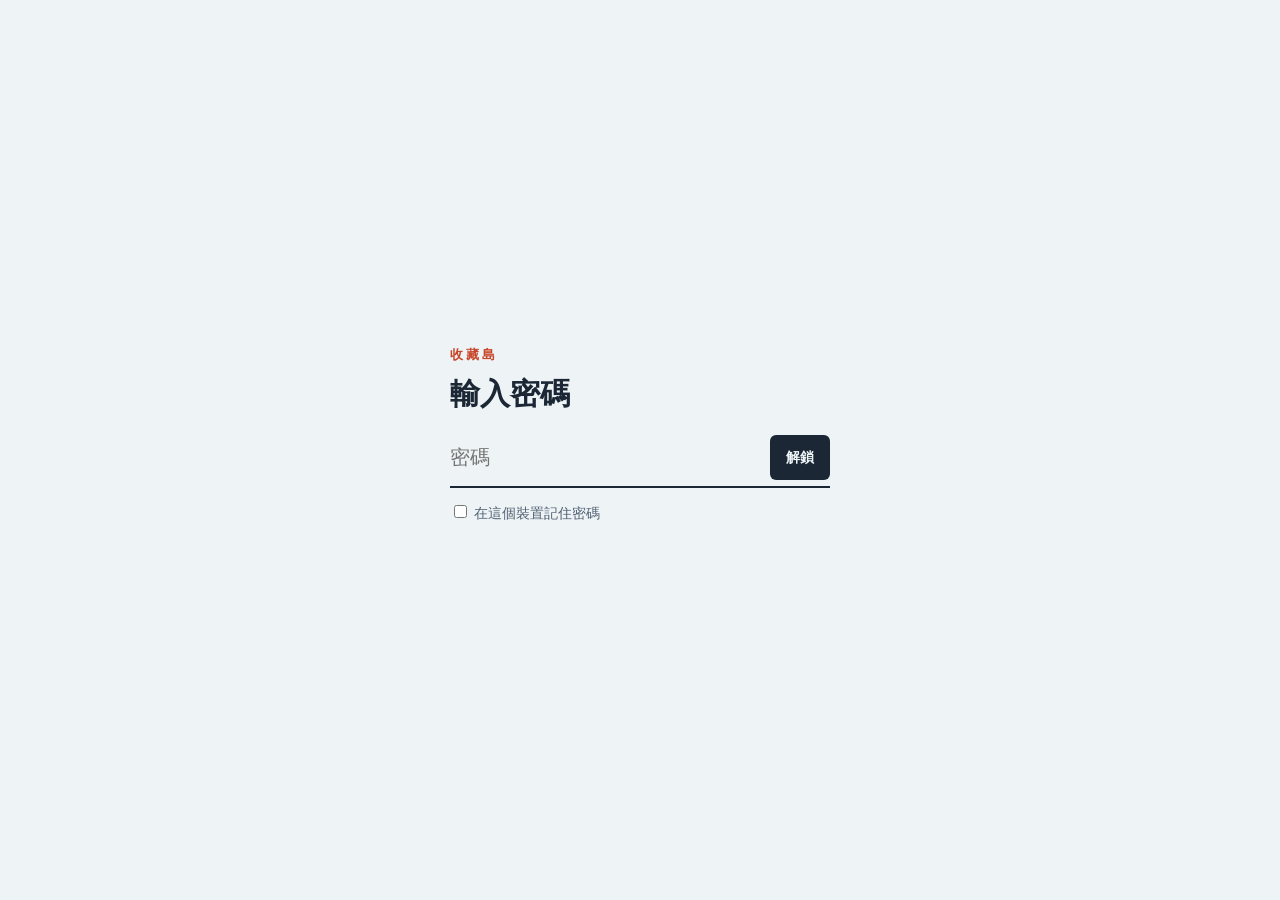
==== src/gate.head.html @ 6feafabb "Redesign catalog as a game-style island map; new password Each of the 13 groups is a region with its" ====
<!DOCTYPE html><html lang="zh-Hant"><head><meta charset="utf-8"><meta name="viewport" content="width=device-width,initial-scale=1"><meta name="robots" content="noindex,nofollow"><title>收藏島</title><style>:root{--paper:#eef3f6;--ink:#1b2735;--ink2:#526273;--line:#cad6df;--accent:#c8462a}
@media(prefers-color-scheme:dark){:root{--paper:#0e141c;--ink:#e8edf3;--ink2:#9aa8b8;--line:#253141;--accent:#ff8a5c}}
*{box-sizing:border-box}html{color-scheme:light dark}
body{margin:0;min-height:100vh;display:grid;place-items:center;background:var(--paper);color:var(--ink);font:15px/1.65 "PingFang TC","Noto Sans TC","Microsoft JhengHei UI","Microsoft JhengHei",system-ui,sans-serif}
main{width:min(380px,calc(100vw - 40px))}.eyebrow{font-size:13px;font-weight:700;letter-spacing:.22em;color:var(--accent);margin-bottom:8px}h1{font-size:30px;line-height:1.3;margin:0 0 22px}
form{display:flex;gap:10px;border-bottom:2px solid var(--ink);padding-bottom:6px}form:focus-within{border-color:var(--accent)}
#pw{flex:1;min-width:0;border:0;background:transparent;color:var(--ink);font:inherit;font-size:20px;padding:6px 0;outline:none}
#go{border:0;background:var(--ink);color:var(--paper);font:inherit;font-size:14px;font-weight:600;padding:6px 16px;border-radius:6px;cursor:pointer}#go:disabled{opacity:.5;cursor:default}
button:focus-visible{outline:2px solid var(--accent);outline-offset:2px}label{display:block;margin-top:14px;font-size:13.5px;color:var(--ink2)}#msg{min-height:1.6em;margin:10px 0 0;font-size:13.5px;color:var(--accent)}</style></head><body><main><div class="eyebrow">收藏島</div><h1>輸入密碼</h1><form id="f"><input id="pw" type="password" autocomplete="current-password" aria-label="密碼" placeholder="密碼"><button id="go" type="submit">解鎖</button></form><label><input id="rm" type="checkbox"> 在這個裝置記住密碼</label><p id="msg" role="status"></p></main><script>(function gate(S,I,C,IT){
 const $=s=>document.querySelector(s);
 const b64=s=>Uint8Array.from(atob(s),c=>c.charCodeAt(0));
 const f=$('#f'),pw=$('#pw'),msg=$('#msg'),btn=$('#go');
 async function dec(p){
  const km=await crypto.subtle.importKey('raw',new TextEncoder().encode(p),'PBKDF2',false,['deriveKey']);
  const key=await crypto.subtle.deriveKey({name:'PBKDF2',salt:b64(S),iterations:IT,hash:'SHA-256'},km,{name:'AES-GCM',length:256},false,['decrypt']);
  return new TextDecoder().decode(await crypto.subtle.decrypt({name:'AES-GCM',iv:b64(I)},key,b64(C)));
 }
 async function go(p,remember){
  if(!window.crypto||!crypto.subtle){msg.textContent='這個瀏覽器不支援解密，請改用較新的瀏覽器。';return;}
  btn.disabled=true;msg.textContent='解鎖中…';
  let h;try{h=await dec(p);}catch(e){msg.textContent='密碼不對，請再試一次。';btn.disabled=false;try{localStorage.removeItem('bk');}catch(e2){}pw.select();return;}
  if(remember){try{localStorage.setItem('bk',p);}catch(e3){}}
  document.open();document.write(h);document.close();
 }
 f.addEventListener('submit',e=>{e.preventDefault();go(pw.value,$('#rm').checked);});
 let saved=null;try{saved=localStorage.getItem('bk');}catch(e){}
 if(saved)go(saved,true);else pw.focus();
}
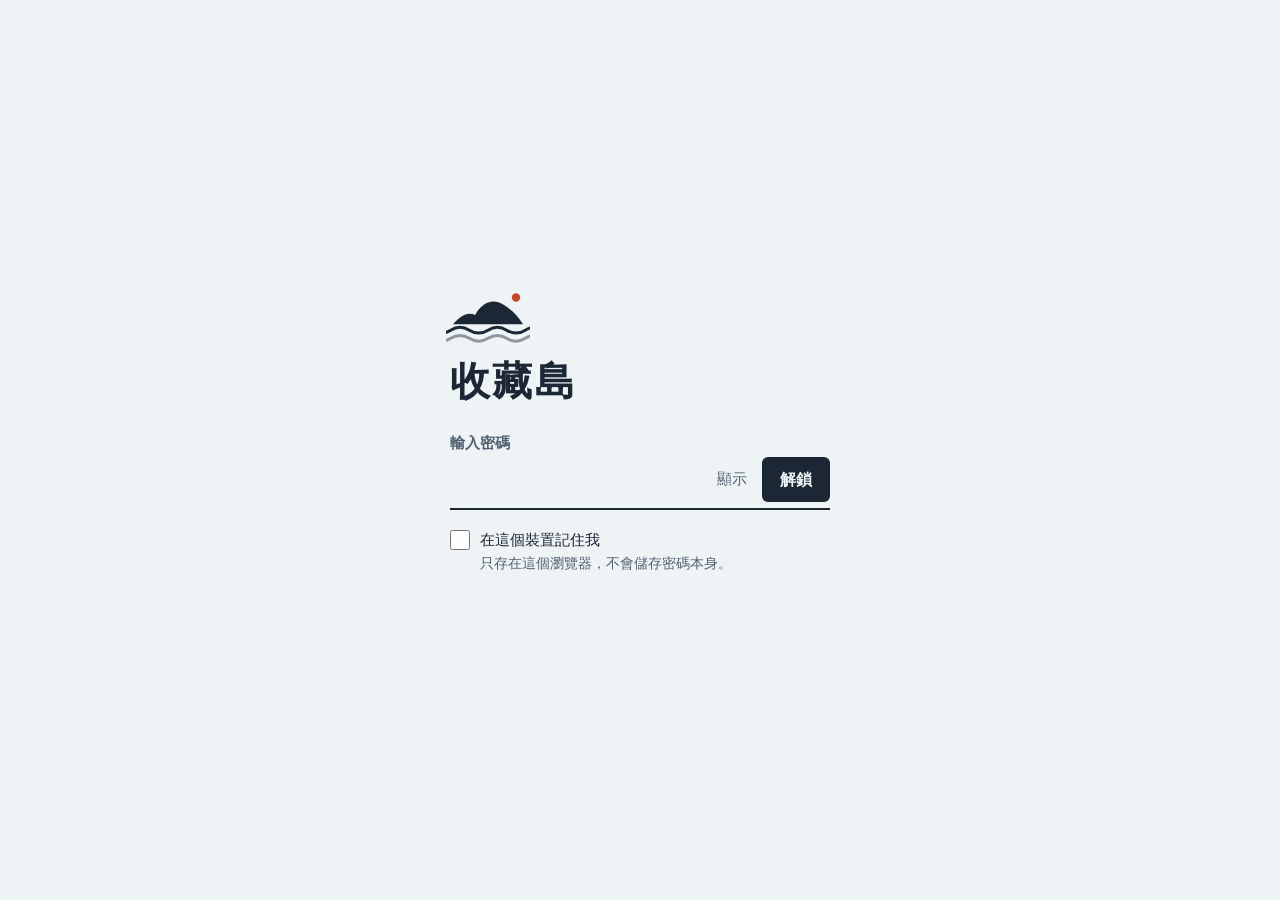
==== commit f815d502: "Use the new password page; keep salt stable so remembered devices survive updates Co-Authored-By: Cl" ====
--- a/src/gate.head.html
+++ b/src/gate.head.html
@@ -1,28 +1,101 @@
-<!DOCTYPE html><html lang="zh-Hant"><head><meta charset="utf-8"><meta name="viewport" content="width=device-width,initial-scale=1"><meta name="robots" content="noindex,nofollow"><title>收藏島</title><style>:root{--paper:#eef3f6;--ink:#1b2735;--ink2:#526273;--line:#cad6df;--accent:#c8462a}
-@media(prefers-color-scheme:dark){:root{--paper:#0e141c;--ink:#e8edf3;--ink2:#9aa8b8;--line:#253141;--accent:#ff8a5c}}
+<!DOCTYPE html><html lang="zh-Hant"><head><meta charset="utf-8"><meta name="viewport" content="width=device-width,initial-scale=1"><meta name="robots" content="noindex,nofollow"><meta name="color-scheme" content="light dark"><title>收藏島</title><style>
+:root{--paper:#eef3f6;--ink:#1b2735;--ink2:#526273;--line:#cad6df;--accent:#c8462a;--err:#a93620;--sea:#245f85;--sel:#c8462a26}
+@media(prefers-color-scheme:dark){:root{--paper:#0e141c;--ink:#e8edf3;--ink2:#9aa8b8;--line:#253141;--accent:#ff8a5c;--err:#ff8a5c;--sea:#7fb8d9;--sel:#ff8a5c33}}
 *{box-sizing:border-box}html{color-scheme:light dark}
-body{margin:0;min-height:100vh;display:grid;place-items:center;background:var(--paper);color:var(--ink);font:15px/1.65 "PingFang TC","Noto Sans TC","Microsoft JhengHei UI","Microsoft JhengHei",system-ui,sans-serif}
-main{width:min(380px,calc(100vw - 40px))}.eyebrow{font-size:13px;font-weight:700;letter-spacing:.22em;color:var(--accent);margin-bottom:8px}h1{font-size:30px;line-height:1.3;margin:0 0 22px}
-form{display:flex;gap:10px;border-bottom:2px solid var(--ink);padding-bottom:6px}form:focus-within{border-color:var(--accent)}
-#pw{flex:1;min-width:0;border:0;background:transparent;color:var(--ink);font:inherit;font-size:20px;padding:6px 0;outline:none}
-#go{border:0;background:var(--ink);color:var(--paper);font:inherit;font-size:14px;font-weight:600;padding:6px 16px;border-radius:6px;cursor:pointer}#go:disabled{opacity:.5;cursor:default}
-button:focus-visible{outline:2px solid var(--accent);outline-offset:2px}label{display:block;margin-top:14px;font-size:13.5px;color:var(--ink2)}#msg{min-height:1.6em;margin:10px 0 0;font-size:13.5px;color:var(--accent)}</style></head><body><main><div class="eyebrow">收藏島</div><h1>輸入密碼</h1><form id="f"><input id="pw" type="password" autocomplete="current-password" aria-label="密碼" placeholder="密碼"><button id="go" type="submit">解鎖</button></form><label><input id="rm" type="checkbox"> 在這個裝置記住密碼</label><p id="msg" role="status"></p></main><script>(function gate(S,I,C,IT){
+body{margin:0;min-height:100vh;min-height:100dvh;display:grid;place-items:center;padding:24px 0;background:var(--paper);color:var(--ink);font:16px/1.65 "PingFang TC","Noto Sans TC","Microsoft JhengHei UI","Microsoft JhengHei",system-ui,sans-serif;caret-color:var(--sea)}
+::selection{background:var(--sel);color:inherit}
+main{width:min(380px,calc(100vw - 40px))}
+.mark{display:block;width:84px;height:auto;color:var(--ink);margin:0 0 14px -4px;overflow:visible}
+.mark .isle{transform-origin:50% 100%;animation:rise .9s cubic-bezier(.16,1,.3,1) both}
+.mark .lamp{fill:var(--accent)}
+.mark .sea{fill:none;stroke:currentColor;stroke-width:2.5;stroke-linecap:round}
+.mark .sea.b{opacity:.45}
+.mark .drift{animation:none}
+main[data-state=busy] .mark .drift,main[data-state=auto] .mark .drift{animation:drift 1.6s linear infinite}
+@keyframes rise{from{transform:translateY(8px);opacity:.25}to{transform:none;opacity:1}}
+@keyframes drift{to{transform:translateX(16px)}}
+h1{font-size:40px;line-height:1.2;letter-spacing:.06em;font-weight:800;margin:0 0 26px;text-wrap:balance}
+#lab{display:block;font-size:15px;font-weight:600;color:var(--ink2);margin:0 0 2px}
+form{display:flex;align-items:stretch;gap:6px;border-bottom:2px solid var(--ink);padding-bottom:6px}
+form:focus-within{border-color:var(--sea)}
+#pw{flex:1;min-width:0;min-height:44px;border:0;background:transparent;color:var(--ink);font:inherit;font-size:20px;padding:6px 0;outline:none}
+#tg{border:0;background:transparent;color:var(--ink2);font:inherit;font-size:15px;min-width:48px;min-height:44px;padding:0 8px;border-radius:6px;cursor:pointer}
+#tg:hover{color:var(--ink);background:var(--line)}
+#go{border:0;background:var(--ink);color:var(--paper);font:inherit;font-size:16px;font-weight:700;min-height:44px;padding:0 18px;border-radius:6px;cursor:pointer}
+#go:hover:not(:disabled){background:var(--sea);color:var(--paper)}
+#go:disabled{opacity:.55;cursor:default}
+button:focus-visible{outline:2px solid var(--sea);outline-offset:2px}
+.rm{display:flex;gap:10px;align-items:flex-start;margin-top:10px;padding:8px 0;min-height:44px;font-size:15px;color:var(--ink);cursor:pointer}
+.rm input{width:20px;height:20px;margin:2px 0 0;flex:none;accent-color:var(--sea);cursor:pointer}
+.rm input:focus-visible{outline:2px solid var(--sea);outline-offset:2px}
+.rm small{display:block;font-size:14px;line-height:1.5;color:var(--ink2)}
+#msg{min-height:1.7em;margin:6px 0 0;font-size:15px;color:var(--ink2)}
+main[data-state=error] #msg{color:var(--err);font-weight:600}
+main[data-state=auto] #panel{display:none}
+main[data-state=auto] #msg{font-size:18px;color:var(--ink);margin-top:0}
+.shake{animation:shake .38s cubic-bezier(.16,1,.3,1)}
+@keyframes shake{20%{transform:translateX(-6px)}45%{transform:translateX(5px)}70%{transform:translateX(-3px)}}
+.vh{position:absolute;width:1px;height:1px;opacity:0;pointer-events:none}
+@media(prefers-reduced-motion:reduce){.mark .isle,.shake{animation:none}main[data-state=busy] .mark .drift,main[data-state=auto] .mark .drift{animation:none}}
+</style></head><body><main data-state="idle"><svg class="mark" viewBox="0 0 72 48" aria-hidden="true" focusable="false"><g class="isle"><path d="M6 32C12 25 18 21 25 24 30 14 40 9 49 15c7 4 13 10 17 17Z" fill="currentColor"/><circle class="lamp" cx="60" cy="9" r="3.6"/></g><clipPath id="c"><rect x="0" y="30" width="72" height="18"/></clipPath><g clip-path="url(#c)"><g class="drift"><path class="sea" d="M-28 37q8-5 16 0t16 0 16 0 16 0 16 0 16 0 16 0"/><path class="sea b" d="M-28 44q8-5 16 0t16 0 16 0 16 0 16 0 16 0 16 0"/></g></g></svg><h1>收藏島</h1><noscript><p>需要啟用 JavaScript 才能解鎖這個頁面。</p><style>#panel{display:none}</style></noscript><div id="panel"><label id="lab" for="pw">輸入密碼</label><form id="f"><input class="vh" type="text" name="username" autocomplete="username" value="收藏島" tabindex="-1" aria-hidden="true"><input id="pw" type="password" autocomplete="current-password" maxlength="256" aria-describedby="msg"><button id="tg" type="button" aria-pressed="false" aria-label="顯示密碼">顯示</button><button id="go" type="submit">解鎖</button></form><label class="rm"><input id="rm" type="checkbox"><span>在這個裝置記住我<small>只存在這個瀏覽器，不會儲存密碼本身。</small></span></label></div><p id="msg" role="status"></p></main><script>(function gate(S,I,C,IT){
  const $=s=>document.querySelector(s);
  const b64=s=>Uint8Array.from(atob(s),c=>c.charCodeAt(0));
- const f=$('#f'),pw=$('#pw'),msg=$('#msg'),btn=$('#go');
- async function dec(p){
+ const main=$('main'),f=$('#f'),pw=$('#pw'),msg=$('#msg'),btn=$('#go'),tg=$('#tg'),rm=$('#rm');
+ const DB='shouzangdao-gate',ST='k',KEY='key:'+S;
+ const idb=(mode,fn)=>new Promise((res,rej)=>{
+  let r;try{r=indexedDB.open(DB,1);}catch(e){return rej(e);}
+  r.onupgradeneeded=()=>r.result.createObjectStore(ST);
+  r.onerror=()=>rej(r.error);
+  r.onsuccess=()=>{const db=r.result;let out;
+   try{const t=db.transaction(ST,mode);const q=fn(t.objectStore(ST));
+    if(q)q.onsuccess=()=>{out=q.result;};
+    t.oncomplete=()=>{db.close();res(out);};
+    t.onerror=t.onabort=()=>{db.close();rej(t.error);};
+   }catch(e){db.close();rej(e);}};
+ });
+ const keyGet=()=>idb('readonly',s=>s.get(KEY)).catch(()=>null);
+ const keySet=k=>idb('readwrite',s=>s.put(k,KEY)).catch(()=>{});
+ const keyDel=()=>idb('readwrite',s=>s.delete(KEY)).catch(()=>{});
+ window.forgetThisDevice=()=>keyDel().then(()=>{try{localStorage.removeItem('bk');}catch(e){}});
+ async function derive(p){
   const km=await crypto.subtle.importKey('raw',new TextEncoder().encode(p),'PBKDF2',false,['deriveKey']);
-  const key=await crypto.subtle.deriveKey({name:'PBKDF2',salt:b64(S),iterations:IT,hash:'SHA-256'},km,{name:'AES-GCM',length:256},false,['decrypt']);
-  return new TextDecoder().decode(await crypto.subtle.decrypt({name:'AES-GCM',iv:b64(I)},key,b64(C)));
+  return crypto.subtle.deriveKey({name:'PBKDF2',salt:b64(S),iterations:IT,hash:'SHA-256'},km,{name:'AES-GCM',length:256},false,['decrypt']);
  }
- async function go(p,remember){
-  if(!window.crypto||!crypto.subtle){msg.textContent='這個瀏覽器不支援解密，請改用較新的瀏覽器。';return;}
-  btn.disabled=true;msg.textContent='解鎖中…';
-  let h;try{h=await dec(p);}catch(e){msg.textContent='密碼不對，請再試一次。';btn.disabled=false;try{localStorage.removeItem('bk');}catch(e2){}pw.select();return;}
-  if(remember){try{localStorage.setItem('bk',p);}catch(e3){}}
-  document.open();document.write(h);document.close();
+ async function open(key){return new TextDecoder().decode(await crypto.subtle.decrypt({name:'AES-GCM',iv:b64(I)},key,b64(C)));}
+ function show(h){document.open();document.write(h);document.close();}
+ function state(s,t){main.dataset.state=s;msg.textContent=t||'';}
+ function fail(t){
+  main.removeAttribute('aria-busy');pw.setAttribute('aria-invalid','true');state('error',t);btn.disabled=false;
+  f.classList.remove('shake');void f.offsetWidth;f.classList.add('shake');pw.focus();
  }
- f.addEventListener('submit',e=>{e.preventDefault();go(pw.value,$('#rm').checked);});
- let saved=null;try{saved=localStorage.getItem('bk');}catch(e){}
- if(saved)go(saved,true);else pw.focus();
+ async function go(p){
+  if(!p){fail('請先輸入密碼。');return;}
+  if(!(window.crypto&&crypto.subtle)){fail('這個瀏覽器不支援解密，請改用較新的瀏覽器。');return;}
+  btn.disabled=true;pw.removeAttribute('aria-invalid');main.setAttribute('aria-busy','true');state('busy','解鎖中，請稍候…');
+  let key,h;
+  try{key=await derive(p);h=await open(key);}
+  catch(e){fail('密碼不對。請檢查大小寫與輸入法後再試一次。');return;}
+  if(rm.checked)await keySet(key);
+  show(h);
+ }
+ f.addEventListener('submit',e=>{e.preventDefault();go(pw.value);});
+ tg.addEventListener('click',()=>{
+  const on=pw.type==='password';pw.type=on?'text':'password';
+  tg.textContent=on?'隱藏':'顯示';tg.setAttribute('aria-pressed',String(on));tg.setAttribute('aria-label',on?'隱藏密碼':'顯示密碼');pw.focus();
+ });
+ pw.addEventListener('input',()=>{if(main.dataset.state==='error'){state('idle','');pw.removeAttribute('aria-invalid');}});
+ (async()=>{
+  if(location.hash==='#forget'){
+   await window.forgetThisDevice();history.replaceState(null,'',location.pathname+location.search);
+   state('idle','已忘記這個裝置，下次需要重新輸入密碼。');pw.focus();return;
+  }
+  let legacy=null;try{legacy=localStorage.getItem('bk');localStorage.removeItem('bk');}catch(e){}
+  const k=await keyGet();let stale=false;
+  if(k){state('auto','正在解鎖…');try{show(await open(k));return;}catch(e){await keyDel();stale=true;}}
+  else if(legacy){
+   state('auto','正在解鎖…');
+   try{const lk=await derive(legacy);const h=await open(lk);await keySet(lk);show(h);return;}catch(e){stale=true;}
+  }
+  state('idle',stale?'這台裝置記住的資料已失效，請重新輸入密碼。':'');pw.focus();
+ })();
 }
